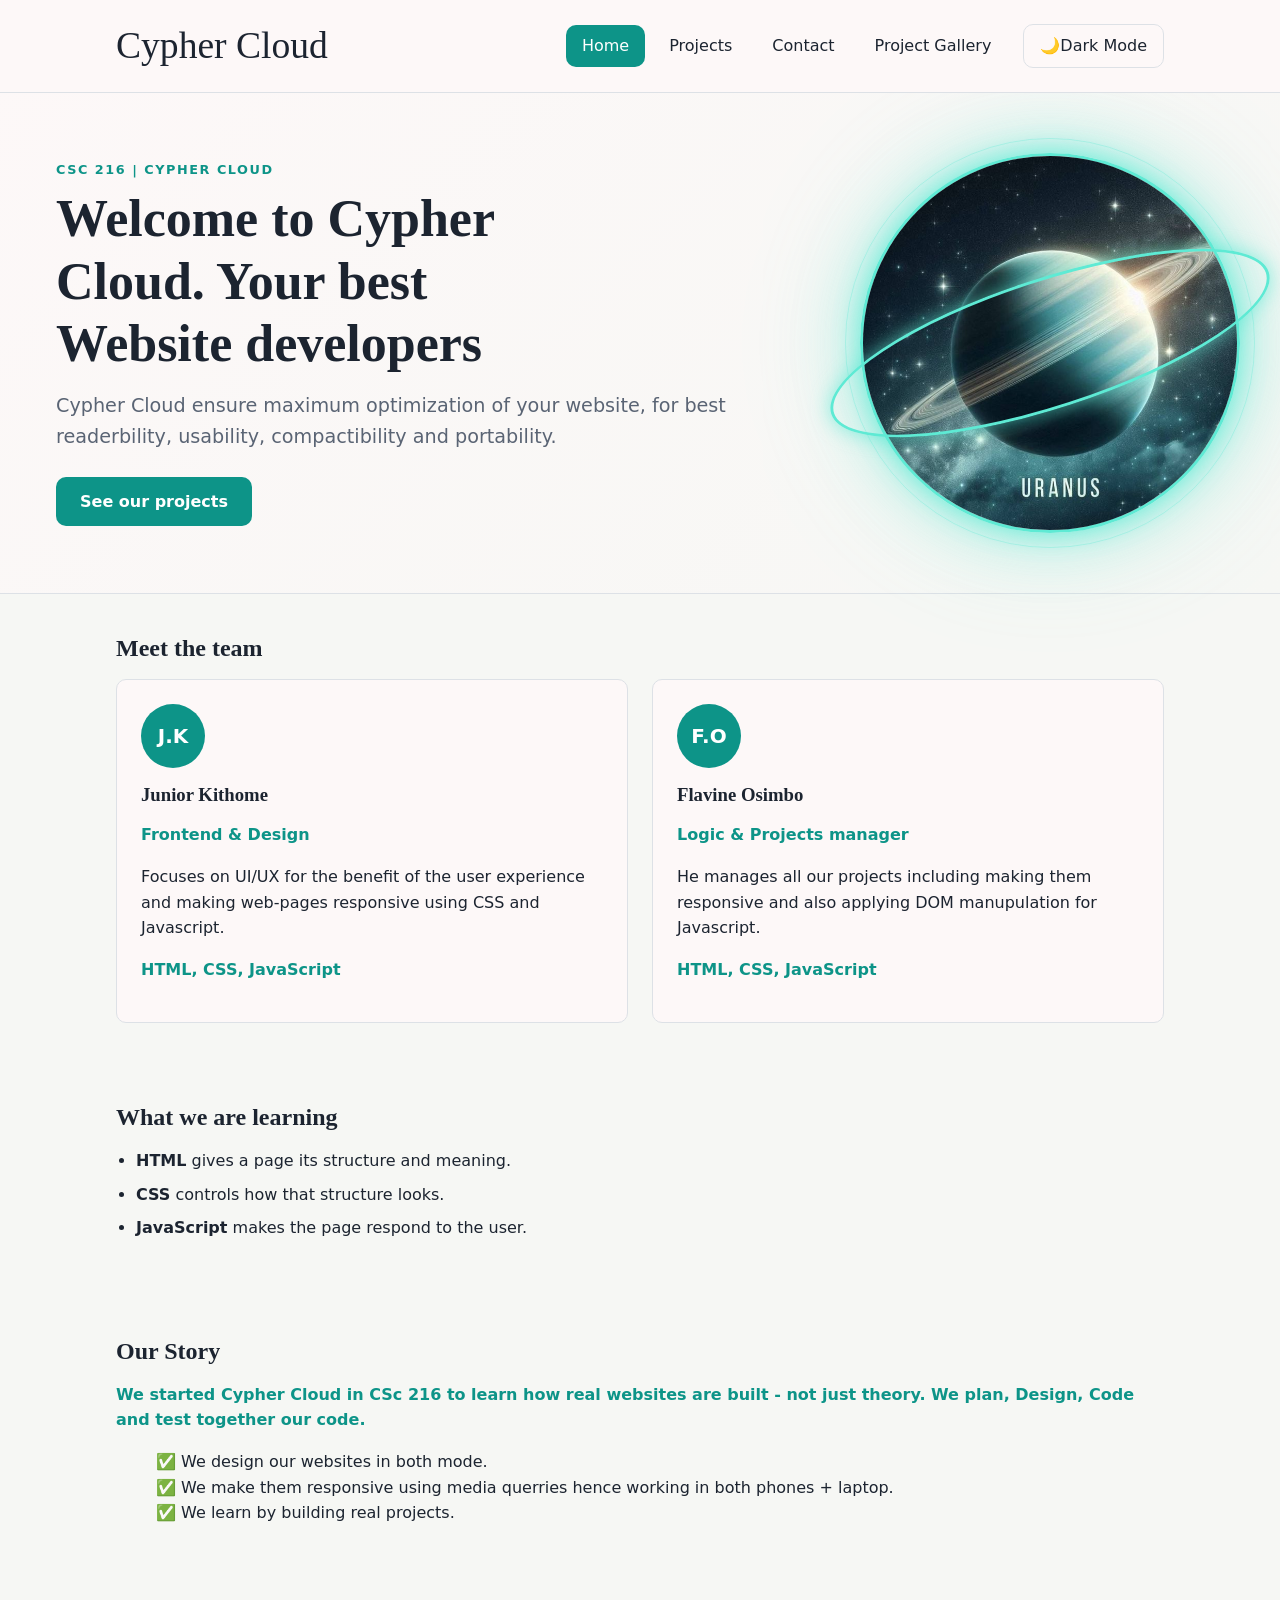
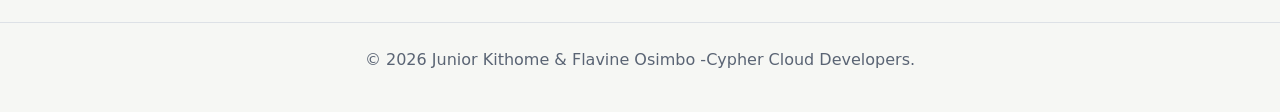
==== index.html @ 115ab62b "Add all pages" ====
<!doctype html>
<html lang="en">
  <head>
    <meta charset="UTF-8" />
    <meta name="viewport" content="width=device-width, initial-scale=1.0" />
    <meta
      name="description"
      content="Team Byte: a CSC 216 web development pair."
    />
    <title>Home | Cypher Cloud</title>
    <link rel="stylesheet" href="css/styles.css" />
    <script src="js/script.js" defer></script>
  </head>
  <body>
    <a class="skip-link" href="#main">Skip to main content</a>

    <header class="site-header">
      <div class="container header-inner">
        <a class="logo" href="index.html">Cypher Cloud</a>
        <button
          class="nav-toggle"
          type="button"
          aria-expanded="false"
          aria-controls="site-nav"
        >
          Menu
        </button>
        <nav id="site-nav" class="site-nav" aria-label="Main">
          <ul>
            <li><a href="index.html" aria-current="page">Home</a></li>
            <li><a href="projects.html">Projects</a></li>
            <li><a href="contact.html">Contact</a></li>
            <li><a href="gallery.html">Project Gallery</a></li>
          </ul>
        </nav>
        <button class="theme-toggle" type="button" aria-pressed="false">
          Dark mode
        </button>
      </div>
    </header>

    <main id="main">
      <section class="hero">
        <div class="container">
          <p class="eyebrow">CSC 216 | Cypher Cloud</p>
          <h1>Welcome to Cypher Cloud. Your best Website developers</h1>
          <p class="lead">
            Cypher Cloud ensure maximum optimization of your website, for best
            readerbility, usability, compactibility and portability.
          </p>
          <a class="button" href="projects.html">See our projects</a>
        </div>
        <div class="hero-image">
          <div class="planet-wrap">
            <img src="images/hero.jpg" alt="CypherCloud team working." />
          </div>
        </div>
      </section>

      <section class="container section" aria-labelledby="team-heading">
        <h2 id="team-heading">Meet the team</h2>
        <div class="team-grid">
          <article class="card">
            <div class="avatar" aria-hidden="true">J.K</div>
            <h3>Junior Kithome</h3>
            <p class="role">Frontend & Design</p>
            <p>
              Focuses on UI/UX for the benefit of the user experience and making
              web-pages responsive using CSS and Javascript.
            </p>
            <p class="role">HTML, CSS, JavaScript</p>
          </article>
          <article class="card">
            <div class="avatar" aria-hidden="true">F.O</div>
            <h3>Flavine Osimbo</h3>
            <p class="role">Logic & Projects manager</p>
            <p>
              He manages all our projects including making them responsive and
              also applying DOM manupulation for Javascript.
            </p>
            <p class="role">HTML, CSS, JavaScript</p>
          </article>
        </div>
      </section>

      <section class="container section" aria-labelledby="learning-heading">
        <h2 id="learning-heading">What we are learning</h2>
        <ul class="skill-list">
          <li><strong>HTML</strong> gives a page its structure and meaning.</li>
          <li><strong>CSS</strong> controls how that structure looks.</li>
          <li>
            <strong>JavaScript</strong> makes the page respond to the user.
          </li>
        </ul>
      </section>
      <section class="container section" aria-labelledby="learning-heading">
        <h2 id="learning-heading">Our Story</h2>
        <p class="role">
          We started Cypher Cloud in CSc 216 to learn how real websites are
          built - not just theory. We plan, Design, Code and test together our
          code.
        </p>
        <ul class="on-us">
          <li>✅ We design our websites in both mode.</li>
          <li>
            ✅ We make them responsive using media querries hence working in
            both phones + laptop.
          </li>
          <li>✅ We learn by building real projects.</li>
        </ul>
      </section>
    </main>

    <footer class="site-footer">
      <div class="container">
        <p>
          © <span id="year">2026</span> Junior Kithome & Flavine Osimbo -Cypher
          Cloud Developers.
        </p>
      </div>
    </footer>
  </body>
</html>
---- css/styles.css ----
/* =====================================================
   Team website stylesheet (CSC 216, Lab 2)
   One file styles every page on the site.
   ===================================================== */

/* ---------- 1. Design tokens ---------- */
:root {
  --color-bg: #f6f7f4;
  --color-surface: #fdf8f8fa;
  --color-text: #1c2430;
  --color-muted: #5a6474;
  --color-primary: #0d9488;
  --color-primary-dark: #0f766e;
  --color-on-primary: #ffffff;
  --color-border: #dde1e6;
  --color-error: #b3261e;
  --color-success: #1e7b3a;

  --font-body: system-ui, -apple-system, "Segoe UI", Roboto, Arial, sans-serif;
  --font-heading: Georgia, "Times New Roman", serif;

  --space-1: 0.5rem;
  --space-2: 1rem;
  --space-3: 1.5rem;
  --space-4: 2.5rem;
  --space-5: 4rem;

  --radius: 10px;
  --max-width: 1080px;
}

body.dark {
  --color-bg: #11161d;
  --color-surface: #374251;
  --color-text: #e7ebf0;
  --color-muted: #a2abb9;
  --color-primary: #5eead4;
  --color-primary-dark: #2dd4bf;
  --color-on-primary: #0b1f1f;
  --color-border: #2b3340;
  --color-error: #ff8a80;
  --color-success: #7ddc97;
  color-scheme: dark;
}
/* ---------- 2. Base and reset ---------- */
*,
*::before,
*::after {
  box-sizing: border-box;
}

body {
  margin: 0;
  font-family: var(--font-body);
  font-size: 1rem;
  line-height: 1.6;
  color: var(--color-text);
  background-color: var(--color-bg);
  transition:
    background-color 0.3s ease,
    color 0.3s ease;
}

h1,
h2,
h3 {
  font-family: var(--font-heading);
  line-height: 1.2;
  margin: 0 0 var(--space-2);
}

p {
  margin: 0 0 var(--space-2);
}

a {
  color: var(--color-primary);
}

a:hover {
  color: var(--color-primary-dark);
}

img {
  max-width: 100%;
  display: block;
}

:focus-visible {
  outline: 3px solid var(--color-primary);
  outline-offset: 3px;
}
/* ---------- 3. Layout helpers ---------- */
.container {
  width: 100%;
  max-width: var(--max-width);
  margin-inline: auto;
  padding-inline: var(--space-2);
}

.section {
  padding-block: var(--space-4);
}

.skip-link {
  position: absolute;
  top: -4rem;
  left: var(--space-2);
  z-index: 100;
  padding: var(--space-1) var(--space-2);
  border-radius: var(--radius);
  background-color: var(--color-primary);
  color: var(--color-on-primary);
}

.skip-link:focus {
  top: var(--space-2);
}

/* ---------- 4. Header and navigation ---------- */
.site-header {
  position: sticky;
  top: 0;
  z-index: 10;
  background-color: var(--color-surface);
  border-bottom: 1px solid var(--color-border);
}

.header-inner {
  display: flex;
  flex-wrap: wrap;
  align-items: center;
  gap: var(--space-2);
  padding-block: var(--space-2);
}

.logo {
  margin-right: auto;
  font-family: var(--font-heading);
  font-size: 2.35rem;
  font-weight: 1700;
  color: var(--color-text);
  text-decoration: none;
}

.site-nav ul {
  display: flex;
  gap: var(--space-1);
  margin: 0;
  padding: 0;
  list-style: none;
}

.site-nav a {
  display: block;
  padding: var(--space-1) var(--space-2);
  border-radius: var(--radius);
  color: var(--color-text);
  font-weight: 500;
  text-decoration: none;
}

.site-nav a:hover {
  background-color: var(--color-bg);
}

.site-nav a[aria-current="page"] {
  background-color: var(--color-primary);
  color: var(--color-on-primary);
}

.nav-toggle,
.theme-toggle {
  padding: var(--space-1) var(--space-2);
  border: 1px solid var(--color-border);
  border-radius: var(--radius);
  background-color: transparent;
  color: var(--color-text);
  font: inherit;
  cursor: pointer;
}

.theme-toggle[aria-pressed="true"] {
  border-color: var(--color-primary);
  color: var(--color-primary);
}

.nav-toggle {
  display: none;
}

/* ---------- 5. Buttons and hero ---------- */
.button {
  display: inline-block;
  padding: 0.75rem 1.5rem;
  border: none;
  border-radius: var(--radius);
  background-color: var(--color-primary);
  color: var(--color-on-primary);
  font: inherit;
  font-weight: 600;
  text-decoration: none;
  cursor: pointer;
  transition:
    background-color 0.2s ease,
    transform 0.2s ease;
}

.button:hover {
  background-color: var(--color-primary-dark);
  color: var(--color-on-primary);
  transform: translateY(-2px);
}

.hero {
  padding-block: var(--space-5);
  background: linear-gradient(135deg, var(--color-surface), var(--color-bg));
  border-bottom: 1px solid var(--color-border);
}

.hero {
  display: flex;
  align-items: center;
  justify-content: space-between;
  gap: 20px;
  padding: 60px 40px;
}

.hero-image {
  flex: 1;
  display: flex;
  justify-content: center;
}

.planet-wrap {
  position: relative;
  width: 380px;
  height: 380px;
}

.planet-wrap img {
  width: 100%;
  height: 100%;
  object-fit: cover;
  border-radius: 50%;
  border: 3px solid #5eead4;
  box-shadow:
    0 0 25px rgba(94, 234, 212, 0.8),
    0 0 60px rgba(94, 234, 212, 0.5),
    0 0 120px rgba(94, 234, 212, 0.3);
  animation: float 4s ease-in-out infinite;
}

.planet-wrap::after {
  content: "";
  position: absolute;
  top: 50%;
  left: 50%;
  width: 460px;
  height: 130px;
  transform: translate(-50%, -50%) rotate(-18deg);
  border: 3px solid #5eead4;
  border-radius: 50%;
  box-shadow: 0 0 20px rgba(94, 234, 212, 0.7);
  pointer-events: none;
}

.planet-wrap::before {
  content: "";
  position: absolute;
  top: -15px;
  left: -15px;
  right: -15px;
  bottom: -15px;
  border-radius: 50%;
  border: 1px solid rgba(94, 234, 212, 0.3);
  pointer-events: none;
}

@keyframes float {
  0% {
    transform: translateY(0);
  }
  50% {
    transform: translateY(-12px);
  }
  100% {
    transform: translateY(0);
  }
}

@media (max-width: 768px) {
  .planet-wrap {
    width: 260px;
    height: 260px;
  }

  .planet-wrap::after {
    width: 320px;
    height: 90px;
  }
}

.on-us {
  list-style: none;
}

#learning-heading:hover {
  border-bottom: #4fc1c1;
}

.hero h1 {
  max-width: 18ch;
  font-size: clamp(2rem, 5vw, 3.25rem);
}

.eyebrow {
  margin-bottom: var(--space-1);
  color: var(--color-primary);
  font-size: 0.8rem;
  font-weight: 700;
  letter-spacing: 0.12em;
  text-transform: uppercase;
}

.lead {
  max-width: 55ch;
  margin-bottom: var(--space-3);
  color: var(--color-muted);
  font-size: 1.2rem;
}

.page-header {
  padding-block: var(--space-4) var(--space-2);
}

/* ---------- 6. Cards and grids ---------- */
.team-grid,
.project-grid {
  display: grid;
  grid-template-columns: repeat(auto-fit, minmax(260px, 1fr));
  gap: var(--space-3);
}

.card {
  padding: var(--space-3);
  border: 1px solid var(--color-border);
  border-radius: var(--radius);
  background-color: var(--color-surface);
}

.avatar {
  display: grid;
  place-items: center;
  width: 64px;
  height: 64px;
  margin-bottom: var(--space-2);
  border-radius: 50%;
  background-color: var(--color-primary);
  color: var(--color-on-primary);
  font-size: 1.25rem;
  font-weight: 700;
}

.role {
  color: var(--color-primary);
  font-weight: 600;
}

.skill-list {
  padding-left: 1.25rem;
}

.skill-list li {
  margin-bottom: var(--space-1);
}

/* ---------- 7. Projects page ---------- */
.filters {
  display: flex;
  flex-wrap: wrap;
  gap: var(--space-1);
  margin-bottom: var(--space-2);
}

.filter-btn {
  padding: 0.4rem 1rem;
  border: 1px solid var(--color-border);
  border-radius: 999px;
  background-color: var(--color-surface);
  color: var(--color-text);
  font: inherit;
  cursor: pointer;
}

.filter-btn[aria-pressed="true"] {
  border-color: var(--color-primary);
  background-color: var(--color-primary);
  color: var(--color-on-primary);
}

.project-count {
  color: var(--color-muted);
}

.tag {
  display: inline-block;
  margin-bottom: var(--space-1);
  color: var(--color-primary);
  font-size: 0.75rem;
  font-weight: 700;
  letter-spacing: 0.06em;
  text-transform: uppercase;
}

/* ---------- 8. Contact form ---------- */
.contact-form {
  max-width: 560px;
  padding-bottom: var(--space-4);
}

.field {
  margin-bottom: var(--space-3);
}

label {
  display: block;
  margin-bottom: 0.35rem;
  font-weight: 600;
}

input,
select,
textarea {
  width: 100%;
  padding: 0.65rem 0.8rem;
  border: 1px solid var(--color-border);
  border-radius: var(--radius);
  background-color: var(--color-surface);
  color: var(--color-text);
  font: inherit;
}

input:focus,
select:focus,
textarea:focus {
  border-color: var(--color-primary);
}

input[aria-invalid="true"],
textarea[aria-invalid="true"] {
  border-color: var(--color-error);
}

.hint,
.error {
  margin: 0.35rem 0 0;
  font-size: 0.9rem;
}

.hint {
  color: var(--color-muted);
}

.error {
  min-height: 1.4em;
  color: var(--color-error);
}

.form-status {
  margin-top: var(--space-2);
  color: var(--color-success);
  font-weight: 600;
}

/* ---------- 9. Footer ---------- */
.site-footer {
  margin-top: var(--space-4);
  padding-block: var(--space-3);
  border-top: 1px solid var(--color-border);
  color: var(--color-muted);
  text-align: center;
}

/* ---------- 10. Small screens ---------- */
@media (max-width: 700px) {
  .nav-toggle {
    display: inline-block;
  }

  .site-nav {
    display: none;
    order: 3;
    width: 100%;
  }

  .site-nav.open {
    display: block;
  }

  .site-nav ul {
    flex-direction: column;
  }

  .section {
    padding-block: var(--space-3);
  }
}

/* ---------- 11. Respect reduced-motion preferences ---------- */
@media (prefers-reduced-motion: reduce) {
  *,
  *::before,
  *::after {
    transition: none !important;
  }
}

/*========GALLERY PAGE ONLY =====*/
.gallery-header {
  text-align: center;
  margin-bottom: 30px;
  margin-top: 20px;
}

.gallery-header p {
  color: var(--color-muted);
  max-width: 600px;
  margin: 10px auto;
}

.gallery-grid {
  display: grid;
  grid-template-columns: repeat(3, 1fr);
  gap: 18px;
}

.gallery-item {
  background: var(--color-primary-dark);
  border: 1px solid var(--color-border);
  border-radius: 16px;
  overflow: hidden;
  box-shadow: var(--shadow);
  transition:
    transform 0.3s,
    box-shadow 0.3s;
  cursor: pointer;
}

.gallery-item:hover {
  transform: translateY(-6px) scale(1.02);
  box-shadow: 0 15px 30px rgba(13, 148, 136, 0.25);
}

.gallery-item img {
  width: 100%;
  height: 220px;
  object-fit: cover;
  display: block;
  transition: transform 0.4s;
}

.gallery-item:hover img {
  transform: scale(1.08);
}

.gallery-info {
  padding: 15px;
}

.gallery-info h3 {
  margin: 0 0 6px;
  font-size: 1.1rem;
}

.gallery-info p {
  color: var(--color-text);
  font-size: 0.9rem;
  margin: 3px;
}

.gallery-tag {
  display: inline-block;
  background: var(--color-primary-dark);
  color: var(--color-text);
  font-size: 0.75rem;
  font-weight: bold;
  padding: 4px 10px;
  border-radius: 20px;
  margin-top: 10px;
}

.gallery-item:first-child {
  grid-column: span 2;
  grid-row: span 2;
}

.gallery-item:first-child img {
  height: 70%;
  min-height: 200px;
}

.gallery-item:last-child {
  grid-column: span 2;
  grid-row: span 2;
}

.gallery-item:last-child img {
  height: 70%;
  min-height: 200px;
}

/*==============Mobile============*/
@media (max-width: 768px) {
  .gallery-grid {
    grid-template-columns: 1fr 1fr;
  }

  .gallery-item:first-child {
    grid-column: span 2;
    grid-row: auto;
  }

  .gallery-item:first-child img {
    min-height: 250px;
    height: 220px;
  }

  .gallery-item:last-child {
    grid-column: span 2;
    grid-row: auto;
  }

  .gallery-item:last-child img {
    min-height: 250px;
    height: 220px;
  }
}

@media (max-width: 480px) {
  .gallery-grid {
    grid-template-columns: 1fr;
  }

  .gallery-item:first-child {
    grid-column: span 1;
  }

  .gallery-item:last-child {
    grid-column: span 1;
  }
}
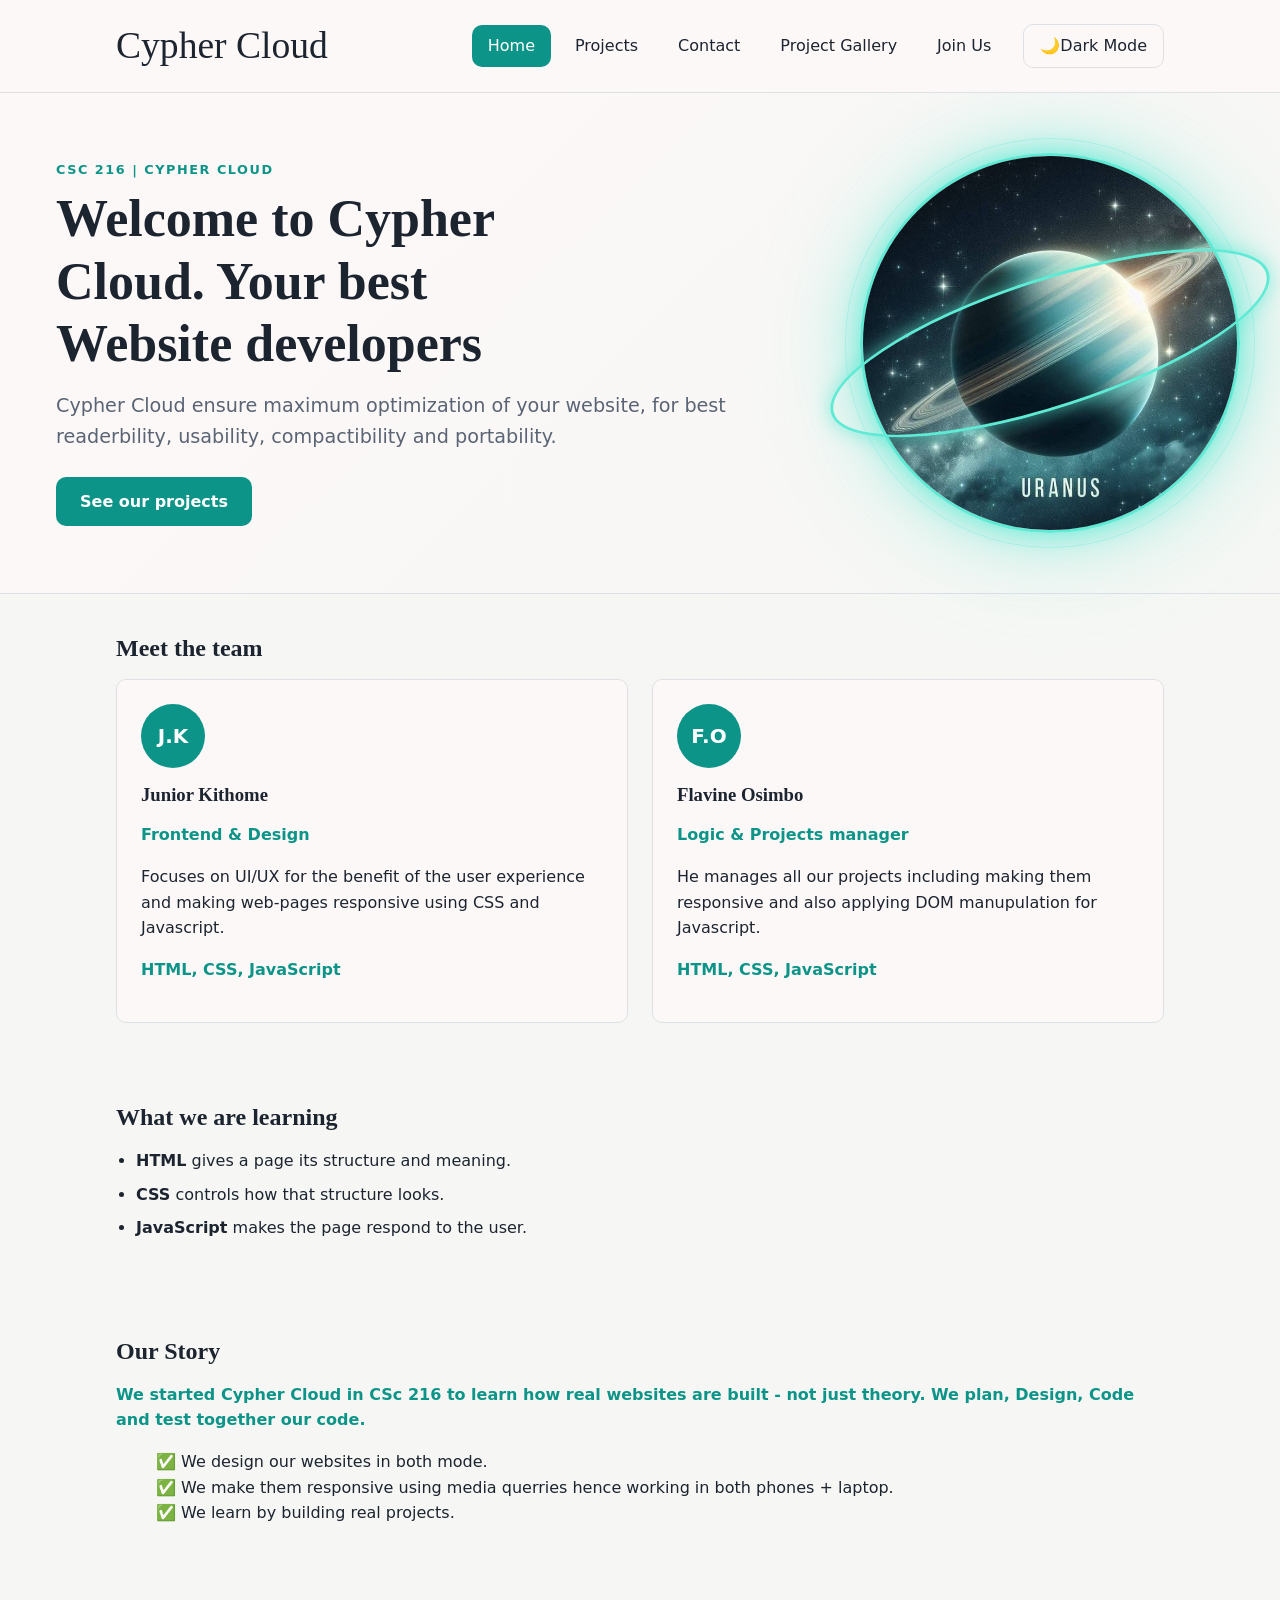
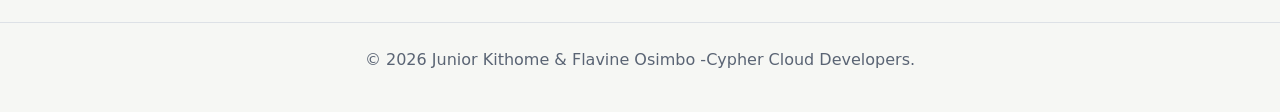
==== commit eb0970a6: "Add all new changes" ====
--- a/index.html
+++ b/index.html
@@ -31,6 +31,7 @@
             <li><a href="projects.html">Projects</a></li>
             <li><a href="contact.html">Contact</a></li>
             <li><a href="gallery.html">Project Gallery</a></li>
+            <li><a href="join.html">Join Us</a></li>
           </ul>
         </nav>
         <button class="theme-toggle" type="button" aria-pressed="false">
--- a/css/styles.css
+++ b/css/styles.css
@@ -441,6 +441,10 @@
   font: inherit;
 }
 
+select {
+  border: 1px solid var(--color-primary-dark);
+}
+
 input:focus,
 select:focus,
 textarea:focus {
